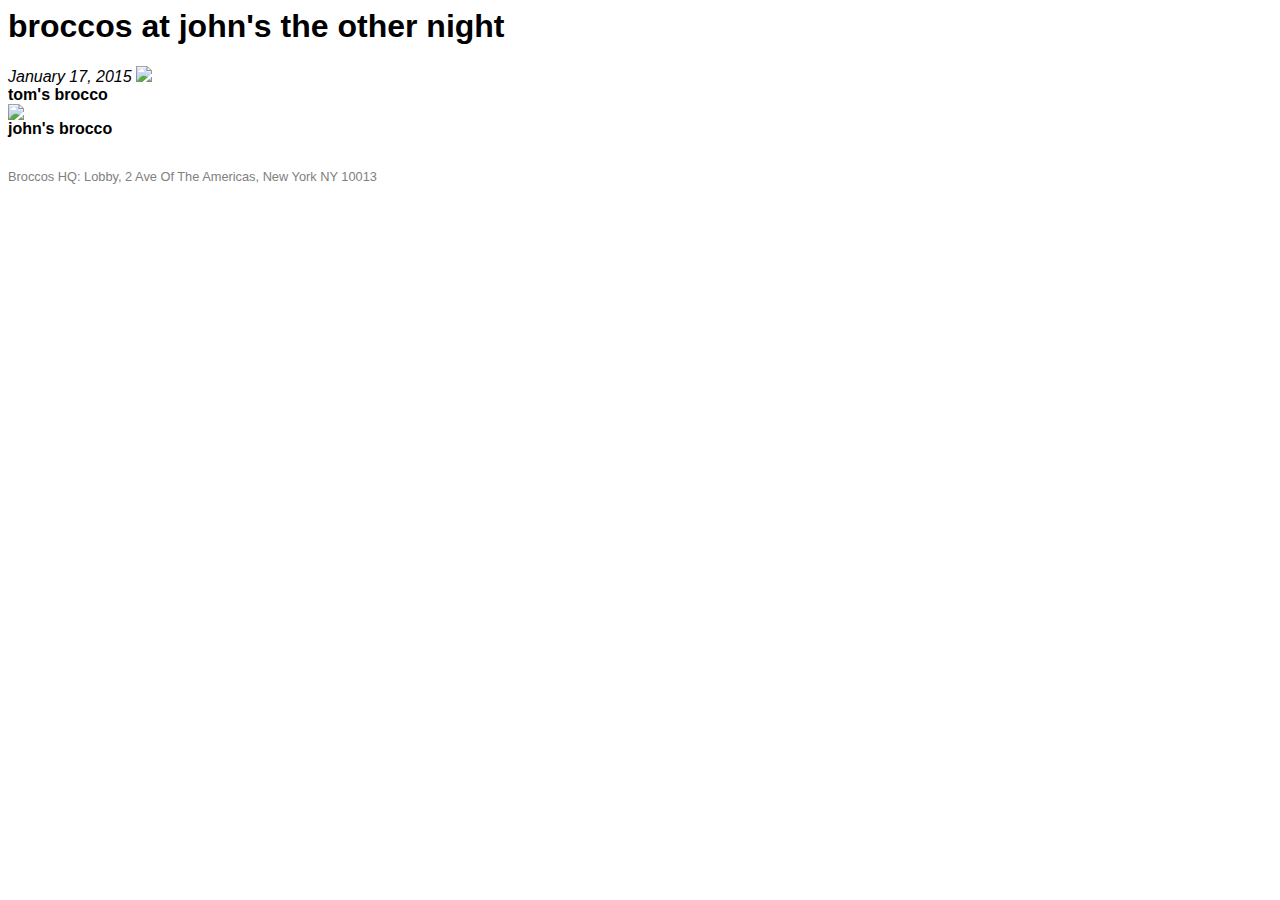
==== broccos.html @ 759e9675 "fix filename cuz jekyll" ====
<html>
	<head>
		<meta name="viewport" content="width=device-width,user-scalable=no">
		<link rel="stylesheet" type="text/css" href="style.css">	
	</head>
	<body>
		<h1>broccos at john's the other night</h1>
		<i>January 17, 2015</i>
		<img src="/img/broccos2.jpg">
		<br>
		<b>tom's brocco</b>
		<br>
		<img src="/img/broccos3.jpg">
		<br>
		<b>john's brocco</b>
		<br>
		<br>
		<p>Broccos HQ: Lobby, 2 Ave Of The Americas, New York NY 10013</p>
	</body>
</html>
---- style.css ----
body {
   font-family: "HelveticaNeue-Light", "Helvetica Neue Light", "Helvetica Neue", Helvetica, Arial, "Lucida Grande", sans-serif; 
}
img {max-width:100%;}
p {
	font-size: .8em;
	color: gray;
}
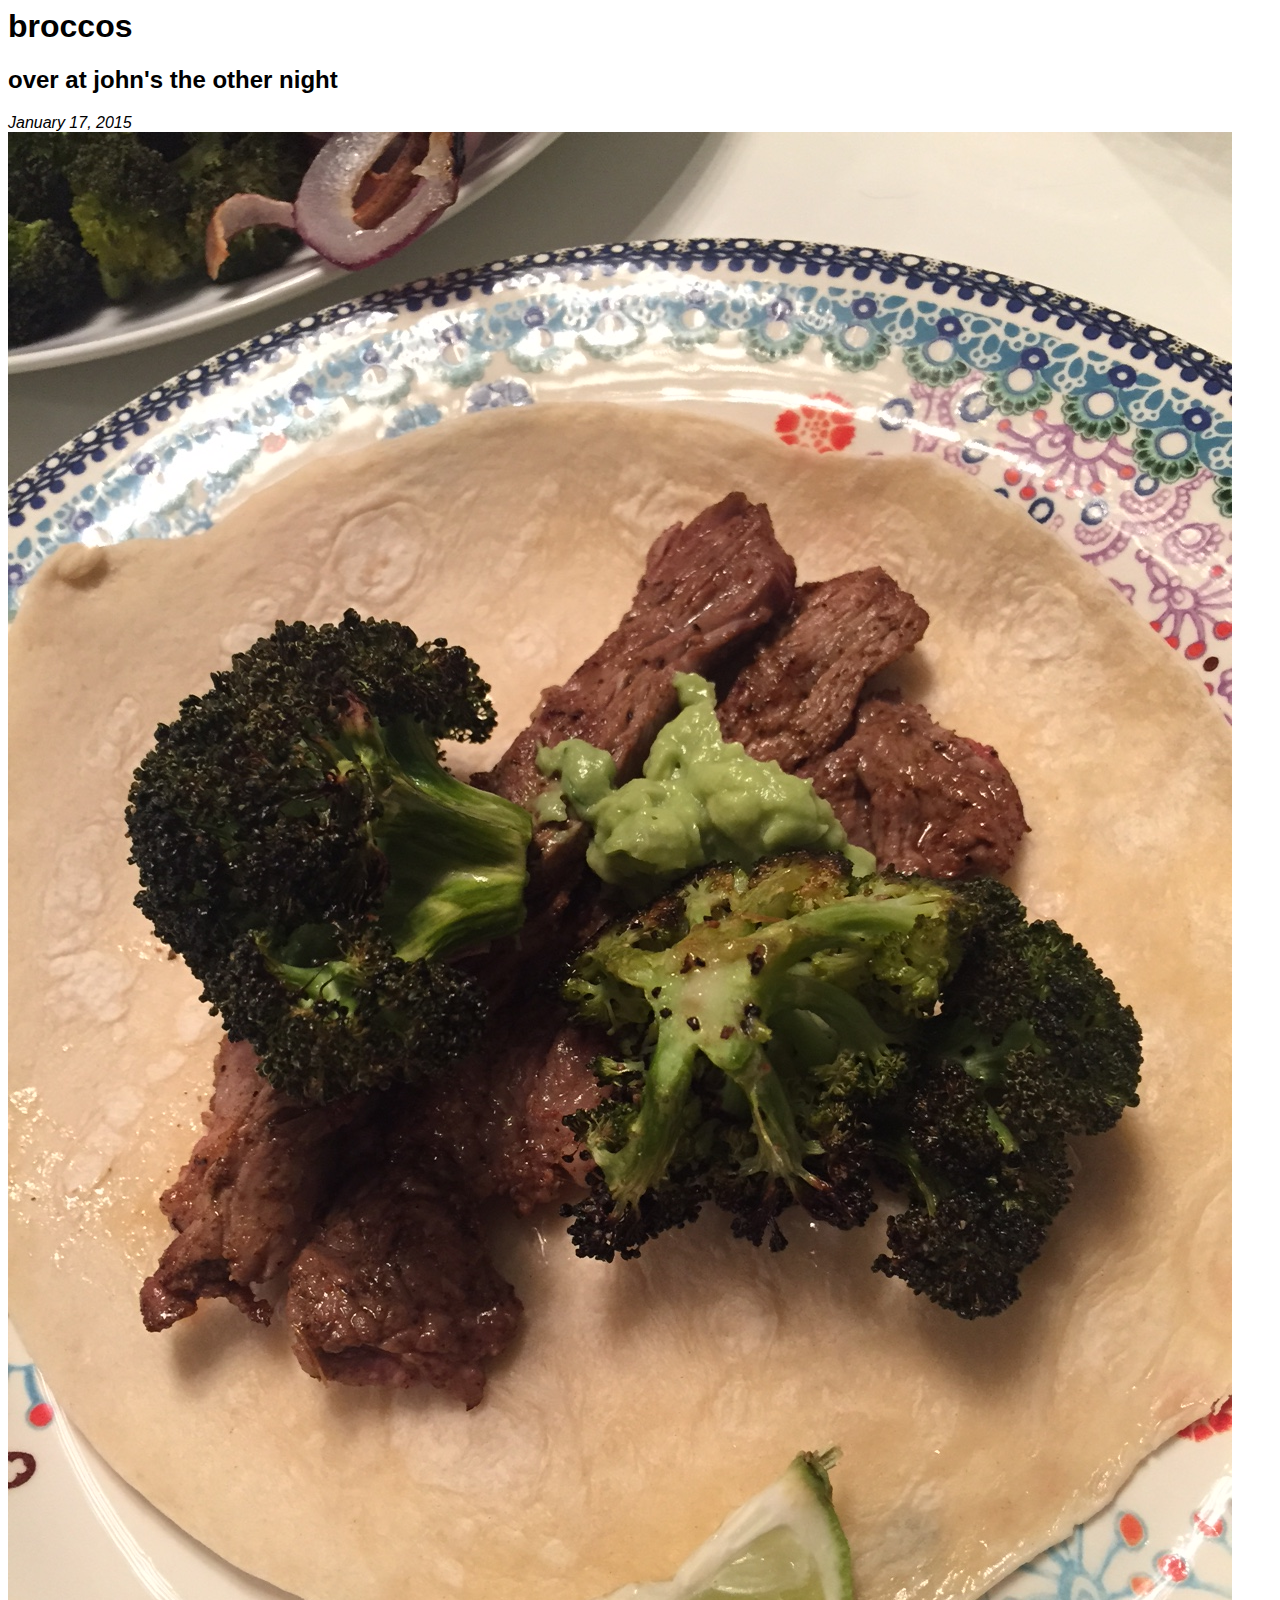
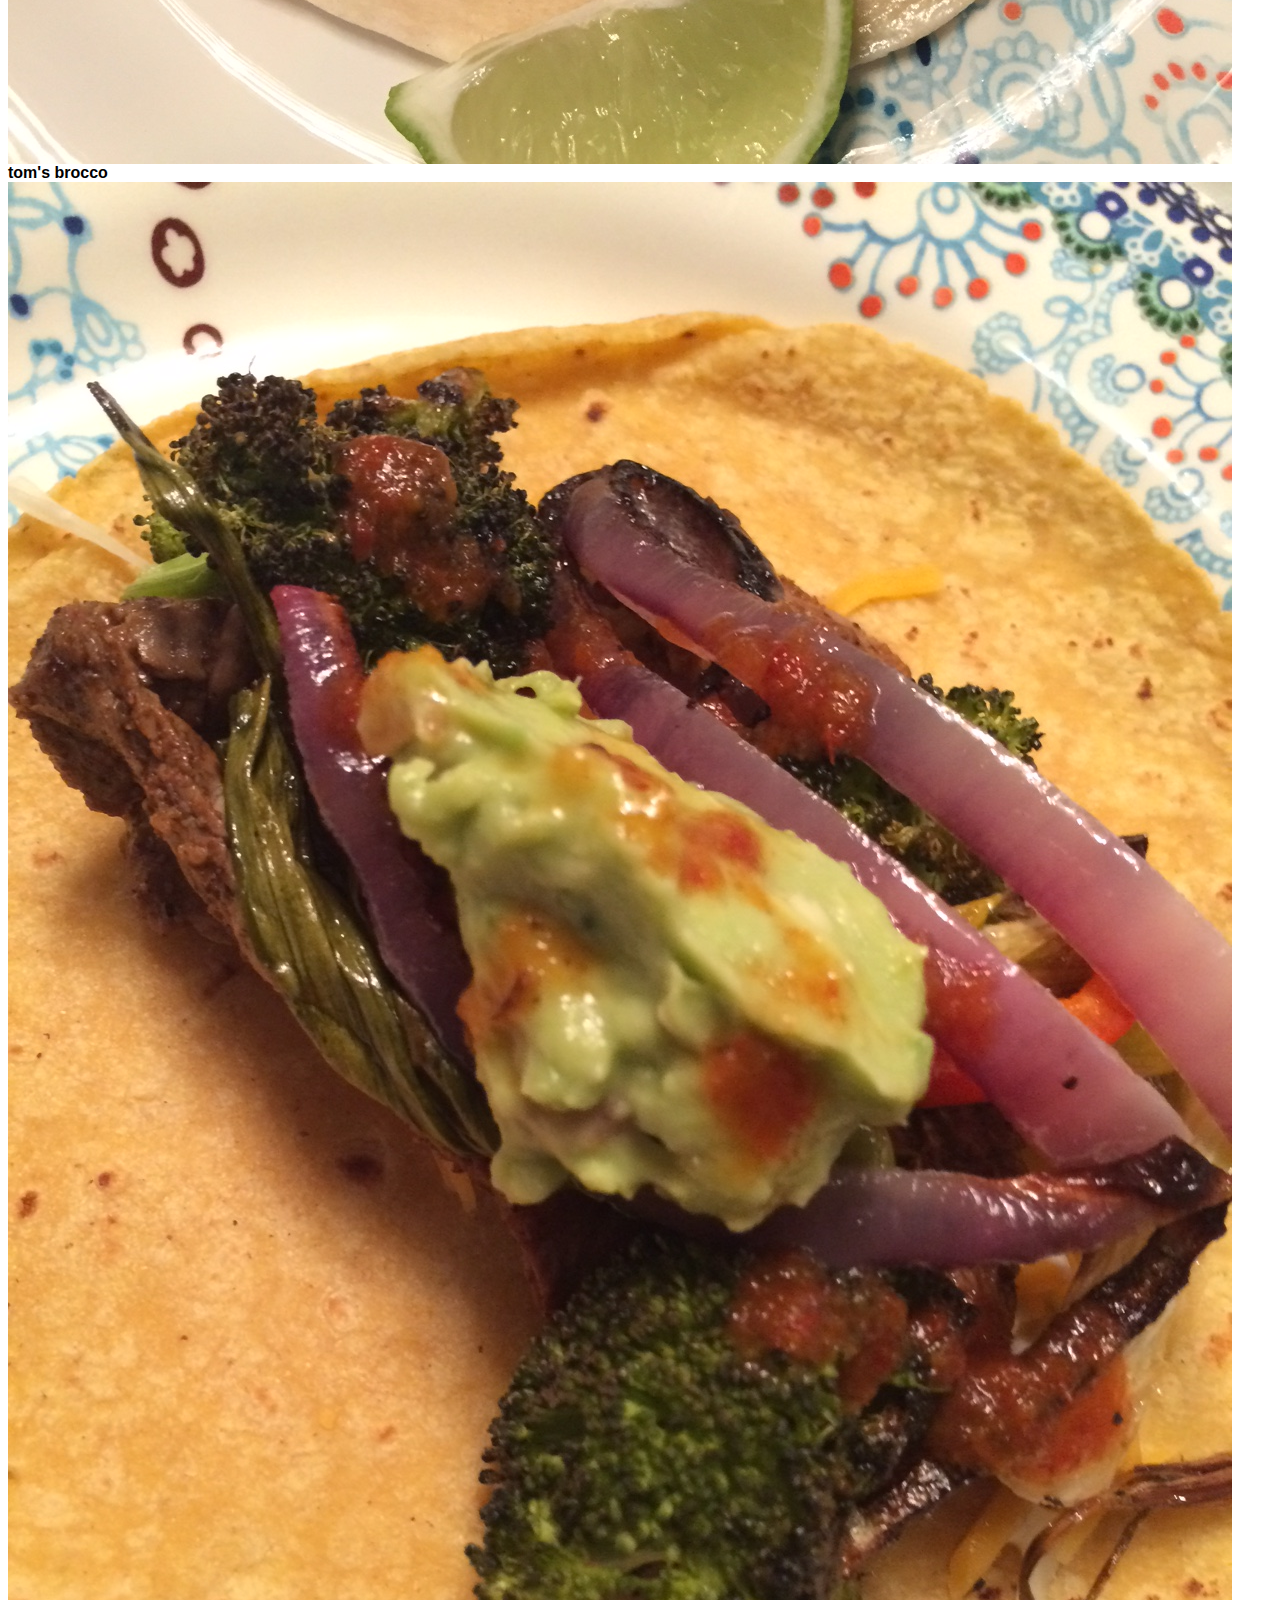
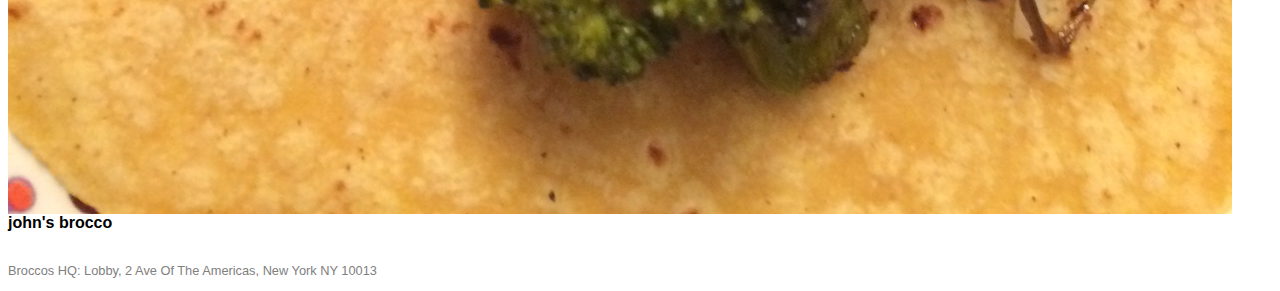
==== commit 0be04f5d: "fixing images" ====
--- a/broccos.html
+++ b/broccos.html
@@ -4,13 +4,14 @@
 		<link rel="stylesheet" type="text/css" href="style.css">	
 	</head>
 	<body>
-		<h1>broccos at john's the other night</h1>
+		<h1>broccos<h1>
+		<h2>over at john's the other night</h2>
 		<i>January 17, 2015</i>
-		<img src="/img/broccos2.jpg">
+		<img src="/img/tombrocco.jpg">
 		<br>
 		<b>tom's brocco</b>
 		<br>
-		<img src="/img/broccos3.jpg">
+		<img src="/img/johnbrocco.jpg">
 		<br>
 		<b>john's brocco</b>
 		<br>
